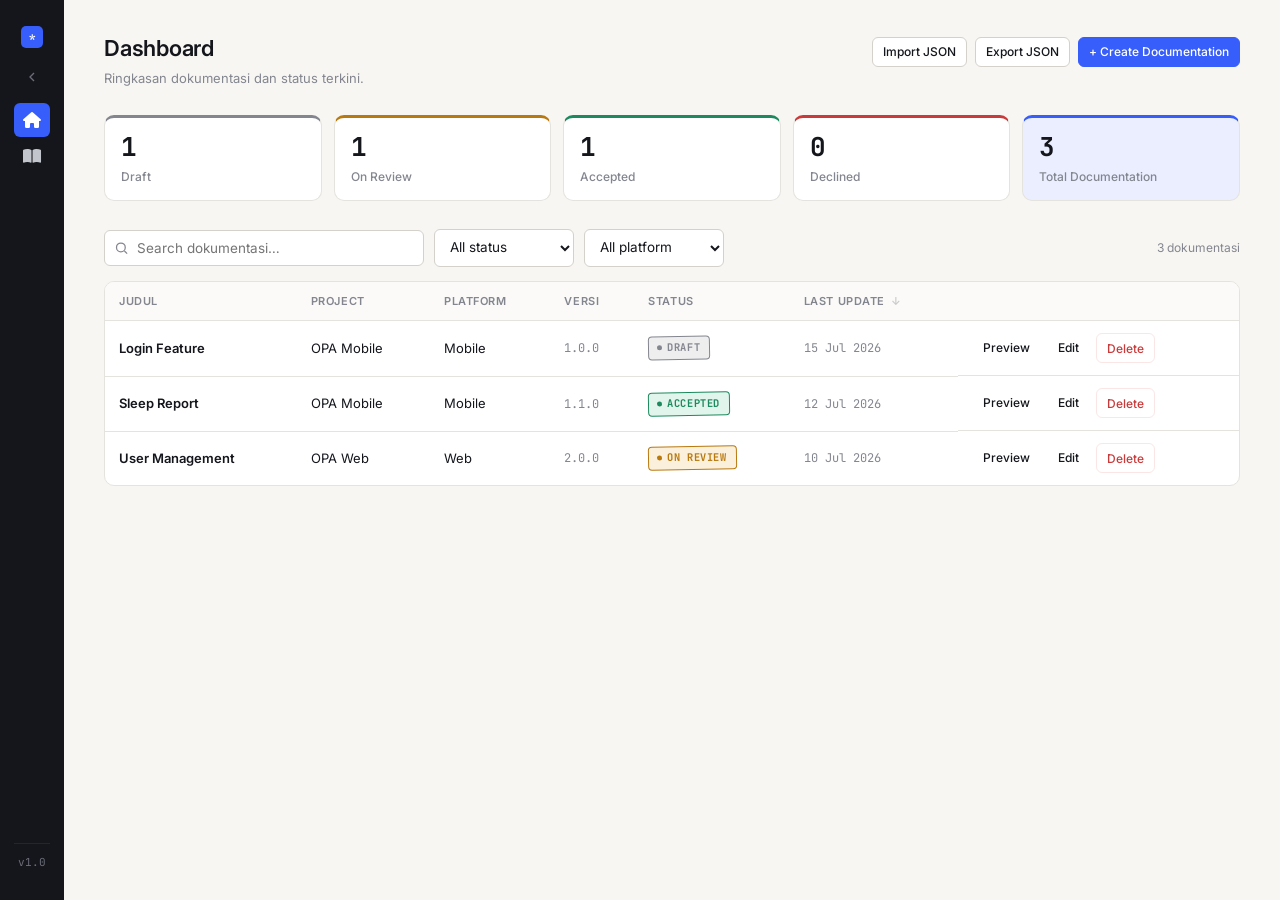
==== index.html @ 992d418c "First commit" ====
<!DOCTYPE html>
<html lang="id">
<head>
<meta charset="UTF-8" />
<meta name="viewport" content="width=device-width, initial-scale=1.0" />
<title>DocsCMS — Documentation CMS</title>
<link rel="preconnect" href="https://fonts.googleapis.com">
<link href="https://fonts.googleapis.com/css2?family=Inter:wght@400;500;600;700&family=JetBrains+Mono:wght@400;500;700&display=swap" rel="stylesheet">
<link rel="stylesheet" href="css/base.css" />
<style>
  body {
    display: flex;
    align-items: center;
    justify-content: center;
    min-height: 100vh;
    background: var(--ink);
  }
  .boot {
    text-align: center;
    color: #e8e8ea;
  }
  .boot .mark {
    width: 44px; height: 44px; border-radius: 10px;
    background: var(--accent);
    display: inline-flex; align-items: center; justify-content: center;
    font-family: var(--font-mono); font-weight: 700; font-size: 18px; color: #fff;
    margin-bottom: 14px;
  }
  .boot h1 { font-size: 18px; font-weight: 600; }
  .boot p { color: #9498a3; font-size: 13px; margin-top: 6px; font-family: var(--font-mono); }
</style>
</head>
<body>
  <div class="boot">
    <div class="mark">D</div>
    <h1>DocsCMS v1</h1>
    <p>Loading dashboard…</p>
  </div>

  <script src="js/storage.js"></script>
  <script>
    DocsStore.init().then(() => {
      window.location.replace("dashboard.html");
    });
  </script>
</body>
</html>
---- css/base.css ----
/* ===========================================================
   Documentation CMS — design tokens
   Palette: near-black ink / warm paper / signal-blue accent.
   Status colors double as the app's one signature motif —
   documents are literally stamped with their status.
   =========================================================== */
:root {
  --ink: #14161c;
  --ink-soft: #4b4e57;
  --muted: #83868f;
  --paper: #f7f6f3;
  --surface: #ffffff;
  --line: #e5e3dd;
  --line-strong: #d3d1c9;

  --accent: #375dfb;
  --accent-ink: #1e3ad1;
  --accent-tint: #eaeeff;

  --draft: #83868f;
  --draft-tint: #eeeeee;
  --review: #b8790f;
  --review-tint: #fbf0dc;
  --accepted: #1c8a5e;
  --accepted-tint: #e2f5ec;
  --declined: #c93b3b;
  --declined-tint: #fbe6e6;

  --font-ui: "Inter", -apple-system, BlinkMacSystemFont, "Segoe UI", sans-serif;
  --font-mono: "JetBrains Mono", "SFMono-Regular", Consolas, monospace;

  --radius-s: 6px;
  --radius-m: 10px;
  --sidebar-w: 240px;
}

* { box-sizing: border-box; }
html, body { height: 100%; }

body {
  margin: 0;
  font-family: var(--font-ui);
  background: var(--paper);
  color: var(--ink);
  font-size: 14px;
  line-height: 1.5;
  -webkit-font-smoothing: antialiased;
}

h1, h2, h3, h4 { margin: 0; font-weight: 600; letter-spacing: -0.01em; }

a { color: var(--accent); text-decoration: none; }
a:hover { text-decoration: underline; }

::selection { background: var(--accent-tint); }

button {
  font-family: inherit;
  font-size: 13px;
  cursor: pointer;
}

:focus-visible {
  outline: 2px solid var(--accent);
  outline-offset: 2px;
}

/* ---------- App shell ---------- */
.app-shell {
  display: flex;
  min-height: 100vh;
}

.sidebar {
  width: var(--sidebar-w);
  flex-shrink: 0;
  background: var(--ink);
  color: #e8e8ea;
  display: flex;
  flex-direction: column;
  padding: 20px 14px;
  position: sticky;
  top: 0;
  height: 100vh;
  transition: width 0.2s ease;
}

.sidebar__brand {
  display: flex;
  align-items: center;
  gap: 8px;
  padding: 6px 10px 22px;
  color: #fff;
}

.sidebar__brand .mark {
  width: 22px;
  height: 22px;
  border-radius: 5px;
  background: var(--accent);
  display: inline-flex;
  align-items: center;
  justify-content: center;
  font-family: var(--font-mono);
  font-size: 11px;
  font-weight: 700;
  color: #fff;
  flex-shrink: 0;
}

.sidebar__brand .name {
  font-weight: 600;
  font-size: 14px;
  letter-spacing: -0.01em;
}
.sidebar__brand .name small {
  display: block;
  font-weight: 400;
  font-size: 11px;
  color: #9498a3;
  font-family: var(--font-mono);
}

.sidebar nav {
  display: flex;
  flex-direction: column;
  gap: 2px;
  margin-top: 4px;
}

.sidebar nav a {
  display: flex;
  align-items: center;
  gap: 10px;
  padding: 9px 10px;
  border-radius: var(--radius-s);
  color: #c3c5cc;
  font-size: 13px;
  font-weight: 500;
  text-decoration: none;
  transition: background 0.12s ease, color 0.12s ease;
}

.sidebar nav a svg { width: 16px; height: 16px; flex-shrink: 0; }
.sidebar nav a i { font-size: 16px; flex-shrink: 0; }

.sidebar nav a:hover { background: #1f222a; color: #fff; }

.sidebar nav a.active {
  background: var(--accent);
  color: #fff;
}

.sidebar__footer {
  margin-top: auto;
  padding: 10px;
  font-size: 11px;
  color: #6b6e78;
  font-family: var(--font-mono);
  border-top: 1px solid #23262e;
  padding-top: 14px;
}

/* ---------- Collapsed sidebar ---------- */
.sidebar--collapsed {
  width: 64px;
}
.sidebar--collapsed .sidebar__brand {
  padding: 6px 0 22px;
  justify-content: center;
}
.sidebar--collapsed .sidebar__brand .name {
  display: none;
}
.sidebar--collapsed nav {
  align-items: stretch;
}
.sidebar--collapsed nav a {
  justify-content: center;
  padding: 9px;
  gap: 0;
}
.sidebar--collapsed nav a span {
  display: none;
}
.sidebar--collapsed .sidebar__footer {
  display: flex;
  flex-direction: column;
  align-items: center;
  gap: 8px;
  padding: 10px 0;
}
.sidebar--collapsed .sidebar__footer .storage-label {
  display: none;
}

/* ---------- Sidebar toggle ---------- */
.sidebar__toggle {
  background: none;
  border: none;
  color: #6b6e78;
  cursor: pointer;
  padding: 4px;
  display: inline-flex;
  align-items: center;
  justify-content: center;
  border-radius: 4px;
  transition: color 0.12s, background 0.12s;
  margin-bottom: 10px;
  margin-top: -5px;
}
.sidebar__toggle:hover {
  color: #fff;
  background: #1f222a;
}
.sidebar__toggle svg {
  width: 16px;
  height: 16px;
  display: block;
}

.main {
  flex: 1;
  min-width: 0;
  padding: 32px 40px 60px;
}

.topbar {
  display: flex;
  align-items: baseline;
  justify-content: space-between;
  margin-bottom: 26px;
  gap: 16px;
  flex-wrap: wrap;
}

.topbar h1 { font-size: 22px; }
.topbar p { margin: 4px 0 0; color: var(--muted); font-size: 13px; }

/* ---------- Buttons ---------- */
.btn {
  display: inline-flex;
  align-items: center;
  gap: 6px;
  padding: 8px 14px;
  border-radius: var(--radius-s);
  border: 1px solid var(--line-strong);
  background: var(--surface);
  color: var(--ink);
  font-weight: 500;
  transition: border-color 0.12s ease, background 0.12s ease;
}
.btn:hover { border-color: var(--ink-soft); text-decoration: none; }

.btn-primary {
  background: var(--accent);
  border-color: var(--accent);
  color: #fff;
}
.btn-primary:hover { background: var(--accent-ink); border-color: var(--accent-ink); }

.btn-danger {
  color: var(--declined);
  border-color: var(--declined-tint);
}
.btn-danger:hover { background: var(--declined-tint); border-color: var(--declined); }

.btn-ghost {
  border-color: transparent;
  background: transparent;
}
.btn-ghost:hover { background: var(--accent-tint); border-color: transparent; }

.btn-sm { padding: 5px 10px; font-size: 12px; }

/* ---------- Cards ---------- */
.card {
  background: var(--surface);
  border: 1px solid var(--line);
  border-radius: var(--radius-m);
  padding: 20px;
}

/* ---------- Status stamp ----------
   Signature element: statuses read like a physical stamp on the
   document, since status is the thing this whole app tracks. */
.stamp {
  display: inline-flex;
  align-items: center;
  gap: 5px;
  padding: 3px 9px 3px 8px;
  border-radius: 4px;
  font-family: var(--font-mono);
  font-size: 10.5px;
  font-weight: 700;
  text-transform: uppercase;
  letter-spacing: 0.06em;
  border: 1.5px solid currentColor;
  transform: rotate(-1deg);
}
.stamp::before {
  content: "";
  width: 5px;
  height: 5px;
  border-radius: 50%;
  background: currentColor;
}
.stamp--draft { color: var(--draft); background: var(--draft-tint); }
.stamp--review { color: var(--review); background: var(--review-tint); }
.stamp--accepted { color: var(--accepted); background: var(--accepted-tint); }
.stamp--declined { color: var(--declined); background: var(--declined-tint); }

/* ---------- Forms ---------- */
.field { margin-bottom: 16px; }
.field label {
  display: block;
  font-size: 12px;
  font-weight: 600;
  color: var(--ink-soft);
  margin-bottom: 6px;
}
.field .hint {
  font-size: 11.5px;
  color: var(--muted);
  margin-top: 5px;
}

input[type="text"],
input[type="search"],
select,
textarea {
  width: 100%;
  font-family: inherit;
  font-size: 13.5px;
  padding: 9px 11px;
  border: 1px solid var(--line-strong);
  border-radius: var(--radius-s);
  background: var(--surface);
  color: var(--ink);
}
textarea { resize: vertical; min-height: 80px; }

input.mono, textarea.mono {
  font-family: var(--font-mono);
  font-size: 12.5px;
}

input:focus, select:focus, textarea:focus {
  border-color: var(--accent);
  outline: none;
  box-shadow: 0 0 0 3px var(--accent-tint);
}

.grid-2 { display: grid; grid-template-columns: 1fr 1fr; gap: 14px; }

/* ---------- Table ---------- */
.table-wrap {
  border: 1px solid var(--line);
  border-radius: var(--radius-m);
  overflow: hidden;
  background: var(--surface);
}
table { width: 100%; border-collapse: collapse; }
thead th {
  text-align: left;
  font-size: 11px;
  text-transform: uppercase;
  letter-spacing: 0.05em;
  color: var(--muted);
  font-weight: 600;
  padding: 11px 14px;
  background: #fbfaf8;
  border-bottom: 1px solid var(--line);
  white-space: nowrap;
}
tbody td {
  padding: 12px 14px;
  border-bottom: 1px solid var(--line);
  vertical-align: middle;
  font-size: 13px;
}
tbody tr:last-child td { border-bottom: none; }
tbody tr:hover { background: #fbfaf8; }
.cell-title { font-weight: 600; }
.cell-muted { color: var(--muted); font-family: var(--font-mono); font-size: 12px; }
.row-actions { display: flex; gap: 6px; }

.empty-state {
  text-align: center;
  padding: 50px 20px;
  color: var(--muted);
}

@media (max-width: 900px) {
  .app-shell { flex-direction: column; }
  .sidebar { width: 100%; height: auto; position: relative; flex-direction: row; align-items: center; }
  .sidebar nav { flex-direction: row; margin-top: 0; }
  .sidebar__footer { display: none; }
  .sidebar--collapsed { width: 100%; }
  .sidebar--collapsed .sidebar__brand { padding: 6px 10px; justify-content: flex-start; }
  .sidebar--collapsed .sidebar__brand .name { display: block; }
  .sidebar--collapsed nav a { justify-content: flex-start; padding: 9px 10px; gap: 10px; }
  .sidebar--collapsed nav a span { display: inline; }
  .sidebar--collapsed nav a svg { margin: 0; }
  .main { padding: 20px; }
  .grid-2 { grid-template-columns: 1fr; }
}
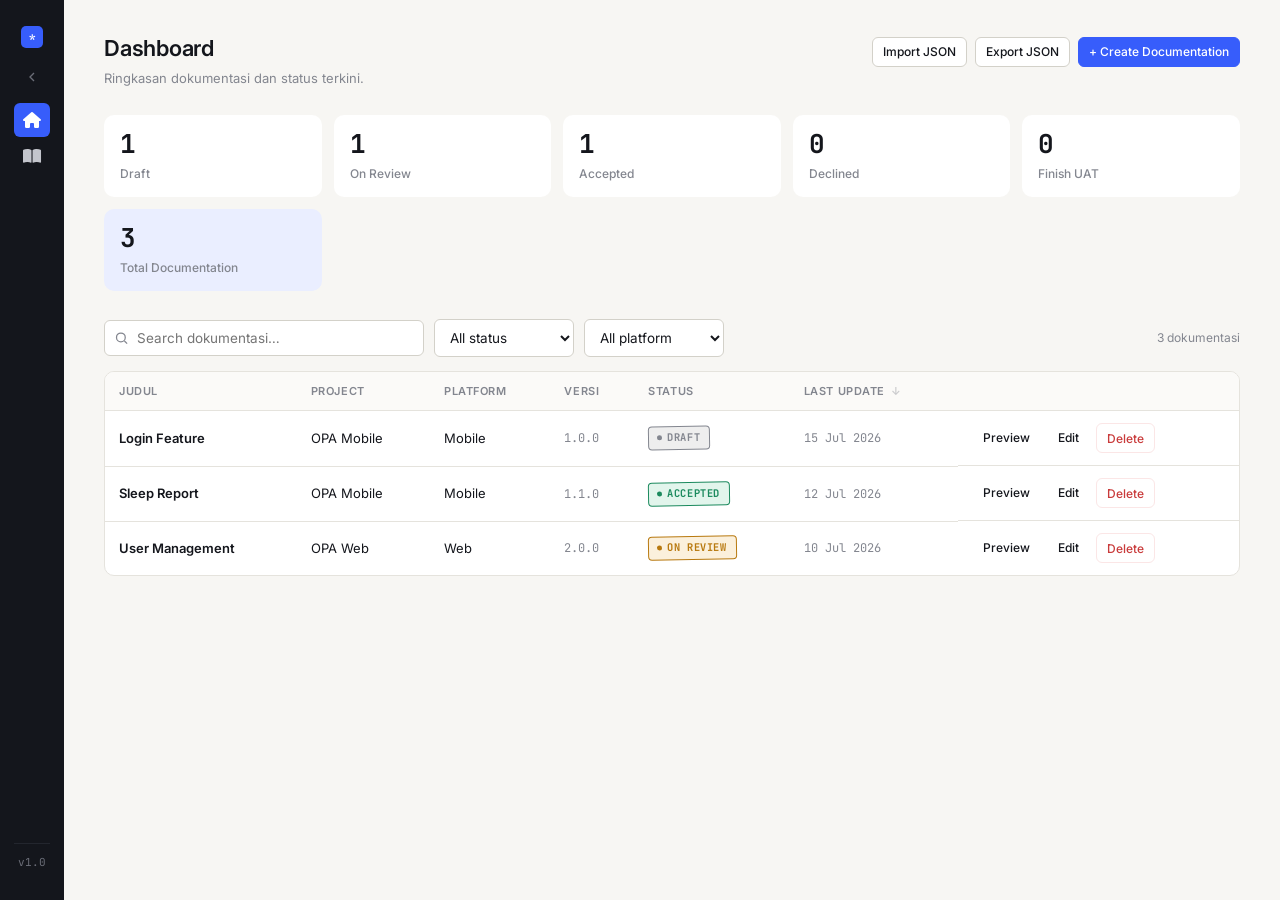
==== commit 2362a24c: "feat: buat dan implementasi icon untuk site" ====
--- a/index.html
+++ b/index.html
@@ -4,6 +4,7 @@
 <meta charset="UTF-8" />
 <meta name="viewport" content="width=device-width, initial-scale=1.0" />
 <title>DocsCMS — Documentation CMS</title>
+<link rel="icon" type="image/svg+xml" href="favicon.svg" />
 <link rel="preconnect" href="https://fonts.googleapis.com">
 <link href="https://fonts.googleapis.com/css2?family=Inter:wght@400;500;600;700&family=JetBrains+Mono:wght@400;500;700&display=swap" rel="stylesheet">
 <link rel="stylesheet" href="css/base.css" />
--- a/css/base.css
+++ b/css/base.css
@@ -25,6 +25,8 @@
   --accepted-tint: #e2f5ec;
   --declined: #c93b3b;
   --declined-tint: #fbe6e6;
+  --finish-uat: #7c3aed;
+  --finish-uat-tint: #f3e8ff;
 
   --font-ui: "Inter", -apple-system, BlinkMacSystemFont, "Segoe UI", sans-serif;
   --font-mono: "JetBrains Mono", "SFMono-Regular", Consolas, monospace;
@@ -309,6 +311,7 @@
 .stamp--review { color: var(--review); background: var(--review-tint); }
 .stamp--accepted { color: var(--accepted); background: var(--accepted-tint); }
 .stamp--declined { color: var(--declined); background: var(--declined-tint); }
+.stamp--finish-uat { color: var(--finish-uat); background: var(--finish-uat-tint); }
 
 /* ---------- Forms ---------- */
 .field { margin-bottom: 16px; }
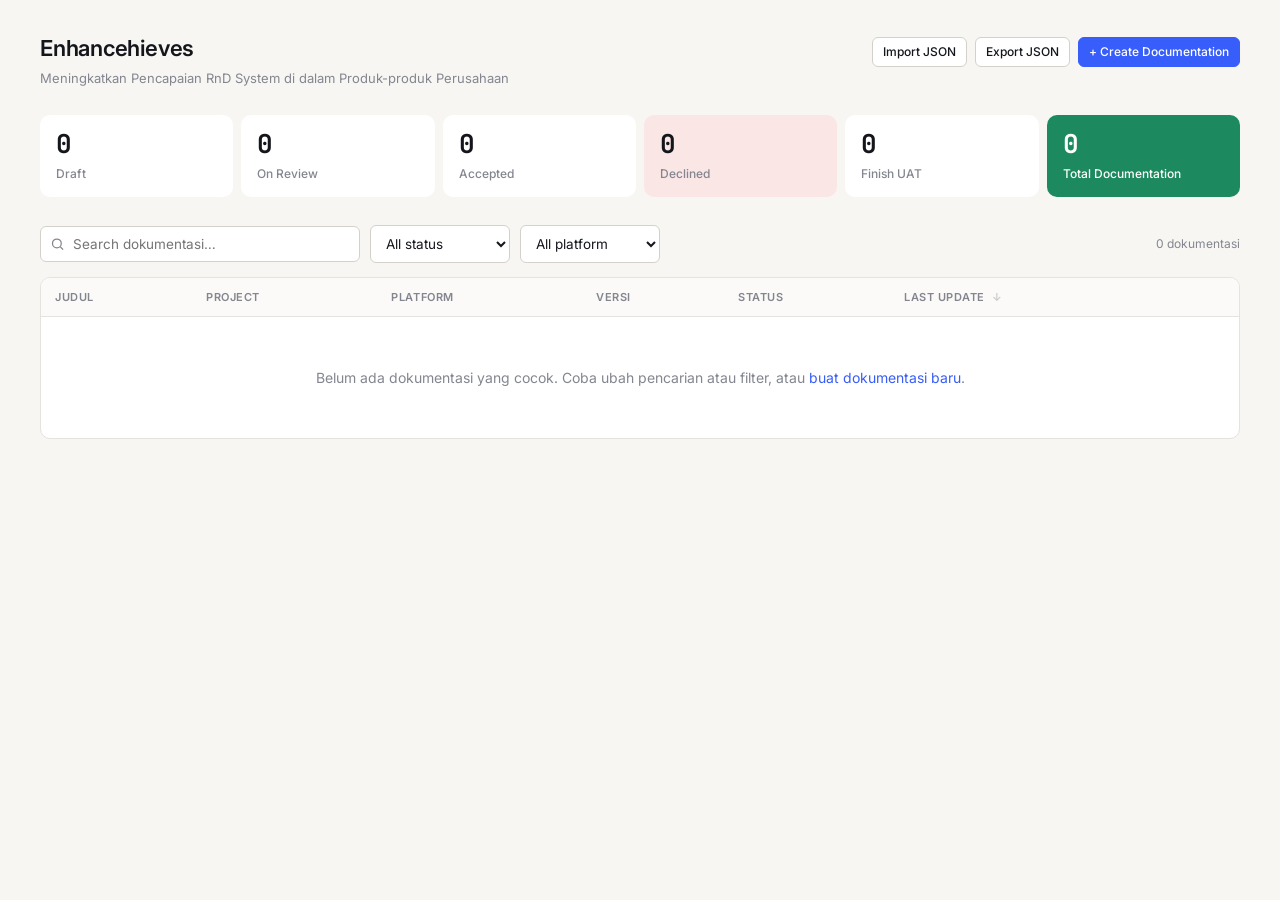
==== commit 5f077f41: "feat: sesuaikan folder dan pisisioning files" ====
--- a/index.html
+++ b/index.html
@@ -41,7 +41,7 @@
   <script src="js/storage.js"></script>
   <script>
     DocsStore.init().then(() => {
-      window.location.replace("dashboard.html");
+      window.location.replace("frontend/dashboard.html");
     });
   </script>
 </body>
--- a/css/base.css
+++ b/css/base.css
@@ -33,7 +33,6 @@
 
   --radius-s: 6px;
   --radius-m: 10px;
-  --sidebar-w: 240px;
 }
 
 * { box-sizing: border-box; }
@@ -71,154 +70,6 @@
 .app-shell {
   display: flex;
   min-height: 100vh;
-}
-
-.sidebar {
-  width: var(--sidebar-w);
-  flex-shrink: 0;
-  background: var(--ink);
-  color: #e8e8ea;
-  display: flex;
-  flex-direction: column;
-  padding: 20px 14px;
-  position: sticky;
-  top: 0;
-  height: 100vh;
-  transition: width 0.2s ease;
-}
-
-.sidebar__brand {
-  display: flex;
-  align-items: center;
-  gap: 8px;
-  padding: 6px 10px 22px;
-  color: #fff;
-}
-
-.sidebar__brand .mark {
-  width: 22px;
-  height: 22px;
-  border-radius: 5px;
-  background: var(--accent);
-  display: inline-flex;
-  align-items: center;
-  justify-content: center;
-  font-family: var(--font-mono);
-  font-size: 11px;
-  font-weight: 700;
-  color: #fff;
-  flex-shrink: 0;
-}
-
-.sidebar__brand .name {
-  font-weight: 600;
-  font-size: 14px;
-  letter-spacing: -0.01em;
-}
-.sidebar__brand .name small {
-  display: block;
-  font-weight: 400;
-  font-size: 11px;
-  color: #9498a3;
-  font-family: var(--font-mono);
-}
-
-.sidebar nav {
-  display: flex;
-  flex-direction: column;
-  gap: 2px;
-  margin-top: 4px;
-}
-
-.sidebar nav a {
-  display: flex;
-  align-items: center;
-  gap: 10px;
-  padding: 9px 10px;
-  border-radius: var(--radius-s);
-  color: #c3c5cc;
-  font-size: 13px;
-  font-weight: 500;
-  text-decoration: none;
-  transition: background 0.12s ease, color 0.12s ease;
-}
-
-.sidebar nav a svg { width: 16px; height: 16px; flex-shrink: 0; }
-.sidebar nav a i { font-size: 16px; flex-shrink: 0; }
-
-.sidebar nav a:hover { background: #1f222a; color: #fff; }
-
-.sidebar nav a.active {
-  background: var(--accent);
-  color: #fff;
-}
-
-.sidebar__footer {
-  margin-top: auto;
-  padding: 10px;
-  font-size: 11px;
-  color: #6b6e78;
-  font-family: var(--font-mono);
-  border-top: 1px solid #23262e;
-  padding-top: 14px;
-}
-
-/* ---------- Collapsed sidebar ---------- */
-.sidebar--collapsed {
-  width: 64px;
-}
-.sidebar--collapsed .sidebar__brand {
-  padding: 6px 0 22px;
-  justify-content: center;
-}
-.sidebar--collapsed .sidebar__brand .name {
-  display: none;
-}
-.sidebar--collapsed nav {
-  align-items: stretch;
-}
-.sidebar--collapsed nav a {
-  justify-content: center;
-  padding: 9px;
-  gap: 0;
-}
-.sidebar--collapsed nav a span {
-  display: none;
-}
-.sidebar--collapsed .sidebar__footer {
-  display: flex;
-  flex-direction: column;
-  align-items: center;
-  gap: 8px;
-  padding: 10px 0;
-}
-.sidebar--collapsed .sidebar__footer .storage-label {
-  display: none;
-}
-
-/* ---------- Sidebar toggle ---------- */
-.sidebar__toggle {
-  background: none;
-  border: none;
-  color: #6b6e78;
-  cursor: pointer;
-  padding: 4px;
-  display: inline-flex;
-  align-items: center;
-  justify-content: center;
-  border-radius: 4px;
-  transition: color 0.12s, background 0.12s;
-  margin-bottom: 10px;
-  margin-top: -5px;
-}
-.sidebar__toggle:hover {
-  color: #fff;
-  background: #1f222a;
-}
-.sidebar__toggle svg {
-  width: 16px;
-  height: 16px;
-  display: block;
 }
 
 .main {
@@ -312,6 +163,7 @@
 .stamp--accepted { color: var(--accepted); background: var(--accepted-tint); }
 .stamp--declined { color: var(--declined); background: var(--declined-tint); }
 .stamp--finish-uat { color: var(--finish-uat); background: var(--finish-uat-tint); }
+.stamp--done { color: var(--accepted); background: var(--accepted-tint); }
 
 /* ---------- Forms ---------- */
 .field { margin-bottom: 16px; }
@@ -395,16 +247,6 @@
 }
 
 @media (max-width: 900px) {
-  .app-shell { flex-direction: column; }
-  .sidebar { width: 100%; height: auto; position: relative; flex-direction: row; align-items: center; }
-  .sidebar nav { flex-direction: row; margin-top: 0; }
-  .sidebar__footer { display: none; }
-  .sidebar--collapsed { width: 100%; }
-  .sidebar--collapsed .sidebar__brand { padding: 6px 10px; justify-content: flex-start; }
-  .sidebar--collapsed .sidebar__brand .name { display: block; }
-  .sidebar--collapsed nav a { justify-content: flex-start; padding: 9px 10px; gap: 10px; }
-  .sidebar--collapsed nav a span { display: inline; }
-  .sidebar--collapsed nav a svg { margin: 0; }
   .main { padding: 20px; }
   .grid-2 { grid-template-columns: 1fr; }
 }
